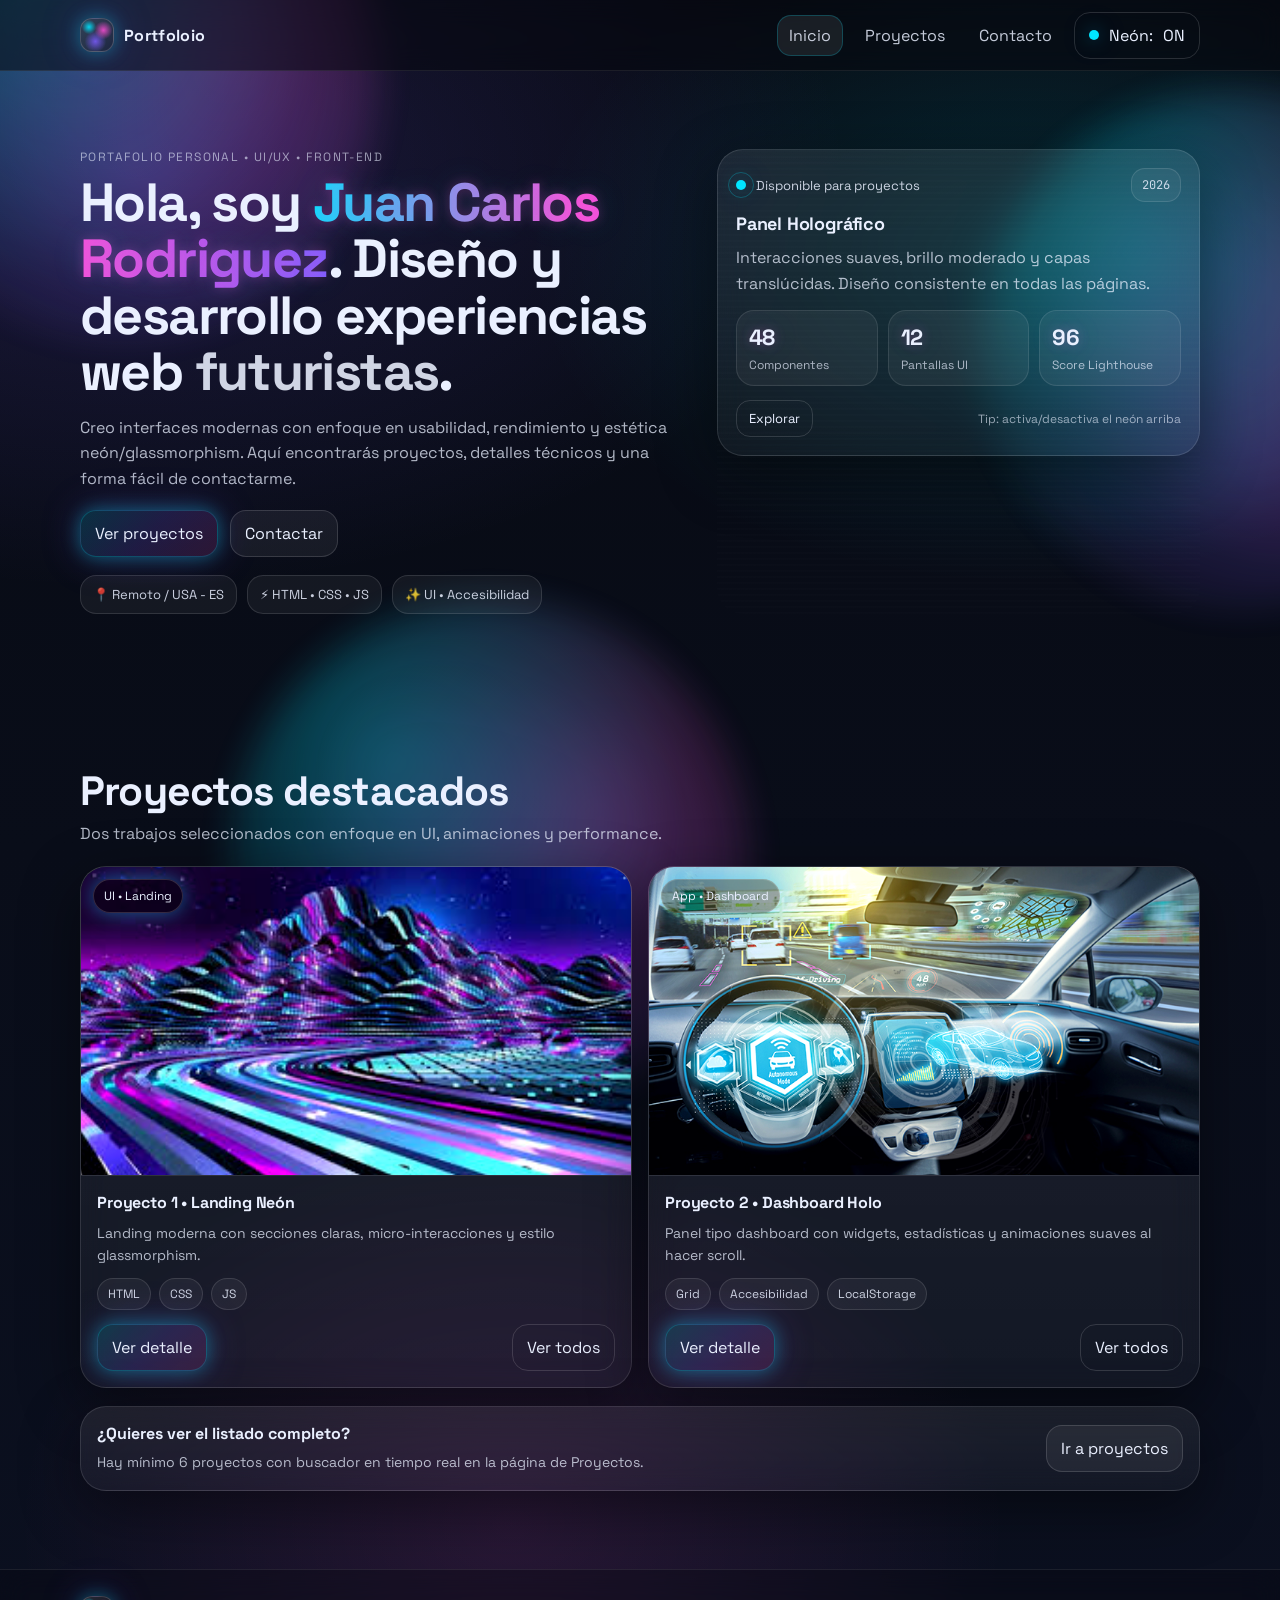
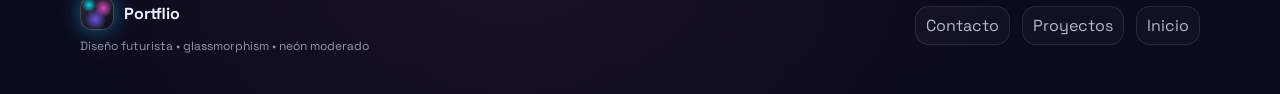
==== index.html @ c90d7684 "Add files via upload" ====
<!doctype html>
<html lang="es">
<head>
  <meta charset="utf-8" />
  <meta name="viewport" content="width=device-width, initial-scale=1" />
  <meta name="description" content="Portafolio personal futurista con estética neón y glassmorphism." />
  <title>Neonfolio • Inicio</title>

  <link rel="stylesheet" href="css/styles.css" />
</head>

<body>
  
  <div class="bg-blobs" aria-hidden="true">
    <span class="blob b1"></span>
    <span class="blob b2"></span>
    <span class="blob b3"></span>
  </div>

  
  <header class="navbar">
    <div class="container">
      <div class="nav-inner">
        <a class="brand" href="index.html" aria-label="Ir al inicio">
          <span class="brand-badge" aria-hidden="true"></span>
          <span class="brand-text">Portfoloio</span>
        </a>

        <button class="nav-toggle" type="button" aria-label="Abrir menú" aria-controls="navMenu" aria-expanded="false">
          <span class="nav-toggle-bar"></span>
          <span class="nav-toggle-bar"></span>
          <span class="nav-toggle-bar"></span>
        </button>

        <nav class="nav" id="navMenu" aria-label="Navegación principal">
          <a class="nav-link is-active" href="index.html">Inicio</a>
          <a class="nav-link" href="projects.html">Proyectos</a>
          <a class="nav-link" href="contact.html">Contacto</a>

          <button class="btn btn-ghost neon-toggle" type="button" data-neon-toggle>
            <span class="dot" aria-hidden="true"></span>
            Neón: <span data-neon-label>ON</span>
          </button>
        </nav>
      </div>
    </div>
  </header>

  <main>
    
    <section class="hero section">
      <div class="container">
        <div class="hero-grid">
          <div class="hero-content">
            <p class="kicker">Portafolio Personal • UI/UX • Front-end</p>
            <h1 class="headline">
              Hola, soy <span class="neon-text">Juan Carlos Rodriguez</span>.
              Diseño y desarrollo experiencias web <span class="soft">futuristas</span>.
            </h1>
            <p class="subhead">
              Creo interfaces modernas con enfoque en usabilidad, rendimiento y estética neón/glassmorphism.
              Aquí encontrarás proyectos, detalles técnicos y una forma fácil de contactarme.
            </p>

            <div class="hero-cta">
              <a class="btn btn-primary" href="projects.html">
                Ver proyectos
                <span class="btn-glow" aria-hidden="true"></span>
              </a>
              <a class="btn btn-secondary" href="contact.html">
                Contactar
              </a>
            </div>

            <ul class="meta-row" aria-label="Datos rápidos">
              <li class="meta-chip">📍 Remoto / USA - ES</li>
              <li class="meta-chip">⚡ HTML • CSS • JS</li>
              <li class="meta-chip">✨ UI • Accesibilidad</li>
            </ul>
          </div>

          <div class="hero-card">
            <div class="glass panel">
              <div class="panel-top">
                <div class="status">
                  <span class="pulse" aria-hidden="true"></span>
                  Disponible para proyectos
                </div>
                <div class="tag">2026</div>
              </div>

              <div class="panel-body">
                <h2 class="panel-title">Panel Holográfico</h2>
                <p class="panel-text">
                  Interacciones suaves, brillo moderado y capas translúcidas.
                  Diseño consistente en todas las páginas.
                </p>

                <div class="stats">
                  <div class="stat">
                    <div class="stat-num" data-counter="48">0</div>
                    <div class="stat-label">Componentes</div>
                  </div>
                  <div class="stat">
                    <div class="stat-num" data-counter="12">0</div>
                    <div class="stat-label">Pantallas UI</div>
                  </div>
                  <div class="stat">
                    <div class="stat-num" data-counter="96">0</div>
                    <div class="stat-label">Score Lighthouse</div>
                  </div>
                </div>
              </div>

              <div class="panel-footer">
                <a class="btn btn-small btn-ghost" href="projects.html">Explorar</a>
                <span class="hint">Tip: activa/desactiva el neón arriba</span>
              </div>
            </div>

            <div class="scanline" aria-hidden="true"></div>
          </div>
        </div>
      </div>
    </section>

    
    <section class="section">
      <div class="container">
        <div class="section-head">
          <h2 class="section-title">Proyectos destacados</h2>
          <p class="section-subtitle">Dos trabajos seleccionados con enfoque en UI, animaciones y performance.</p>
        </div>

        <div class="grid grid-2">
          <article class="card glass">
            <div class="card-media">
              <img src="images/proyect1.jpeg" alt="Vista previa del Proyecto 1 (placeholder)" loading="lazy" />
              <span class="chip">UI • Landing</span>
            </div>

            <div class="card-body">
              <h3 class="card-title">Proyecto 1 • Landing Neón</h3>
              <p class="card-text">
                Landing moderna con secciones claras, micro-interacciones y estilo glassmorphism.
              </p>

              <ul class="pill-row" aria-label="Tecnologías del proyecto 1">
                <li class="pill">HTML</li>
                <li class="pill">CSS</li>
                <li class="pill">JS</li>
              </ul>

              <div class="card-actions">
                <a class="btn btn-primary" href="project1.html">
                  Ver detalle
                  <span class="btn-glow" aria-hidden="true"></span>
                </a>
                <a class="btn btn-ghost" href="projects.html">Ver todos</a>
              </div>
            </div>
          </article>

          <article class="card glass">
            <div class="card-media">
              <img src="images/proyecto2.jpg" alt="Vista previa del Proyecto 2 (placeholder)" loading="lazy" />
              <span class="chip">App • Dashboard</span>
            </div>

            <div class="card-body">
              <h3 class="card-title">Proyecto 2 • Dashboard Holo</h3>
              <p class="card-text">
                Panel tipo dashboard con widgets, estadísticas y animaciones suaves al hacer scroll.
              </p>

              <ul class="pill-row" aria-label="Tecnologías del proyecto 2">
                <li class="pill">Grid</li>
                <li class="pill">Accesibilidad</li>
                <li class="pill">LocalStorage</li>
              </ul>

              <div class="card-actions">
                <a class="btn btn-primary" href="project2.html">
                  Ver detalle
                  <span class="btn-glow" aria-hidden="true"></span>
                </a>
                <a class="btn btn-ghost" href="projects.html">Ver todos</a>
              </div>
            </div>
          </article>
        </div>

        <div class="callout glass">
          <div class="callout-left">
            <h3 class="callout-title">¿Quieres ver el listado completo?</h3>
            <p class="callout-text">Hay mínimo 6 proyectos con buscador en tiempo real en la página de Proyectos.</p>
          </div>
          <div class="callout-right">
            <a class="btn btn-secondary" href="projects.html">Ir a proyectos</a>
          </div>
        </div>
      </div>
    </section>
  </main>

  <!-- Footer -->
  <footer class="footer">
    <div class="container footer-inner">
      <div class="footer-left">
        <div class="brand-mini">
          <span class="brand-badge" aria-hidden="true"></span>
          <span>Portflio</span>
        </div>
        <p class="footer-note">Diseño futurista • glassmorphism • neón moderado</p>
      </div>

      <div class="footer-right">
        <a class="footer-link" href="contact.html">Contacto</a>
        <a class="footer-link" href="projects.html">Proyectos</a>
        <a class="footer-link" href="index.html">Inicio</a>
      </div>
    </div>
  </footer>

  <script src="js/app.js"></script>
</body>
</html>
---- css/styles.css ----
@import url('https://fonts.googleapis.com/css2?family=Space+Grotesk:wght@400;500;600;700&family=JetBrains+Mono:wght@400;600&display=swap');

:root{
  --bg0:#070A12;
  --bg1:#0B1020;
  --card:rgba(255,255,255,.07);
  --card2:rgba(255,255,255,.05);
  --stroke:rgba(255,255,255,.12);
  --text:#EAF0FF;
  --muted:rgba(234,240,255,.75);
  --muted2:rgba(234,240,255,.6);
  --shadow:0 18px 60px rgba(0,0,0,.45);
  --radius:18px;
  --radius2:26px;
  --container:1120px;

  --accent:#7C5CFF;
  --accent2:#00E5FF;
  --accent3:#FF4FD8;

  --glow:0 0 18px rgba(0,229,255,.35), 0 0 40px rgba(124,92,255,.25);
  --glow2:0 0 12px rgba(255,79,216,.28), 0 0 32px rgba(0,229,255,.18);

  --focus:0 0 0 3px rgba(0,229,255,.25);
  --speed:.22s;
  --speed2:.45s;
}

:root[data-neon="off"]{
  --accent:#5B6BFF;
  --accent2:#A7B2FF;
  --accent3:#9AA5FF;
  --glow:none;
  --glow2:none;
  --focus:0 0 0 3px rgba(167,178,255,.22);
}

*,
*::before,
*::after{box-sizing:border-box}

html{scroll-behavior:smooth}

body{
  margin:0;
  font-family:"Space Grotesk",system-ui,-apple-system,Segoe UI,Roboto,Ubuntu,Arial,sans-serif;
  color:var(--text);
  background:
    radial-gradient(1200px 700px at 10% 10%, rgba(124,92,255,.18), transparent 60%),
    radial-gradient(900px 600px at 80% 15%, rgba(0,229,255,.14), transparent 55%),
    radial-gradient(900px 700px at 40% 90%, rgba(255,79,216,.12), transparent 55%),
    linear-gradient(180deg, var(--bg0), var(--bg1));
  min-height:100vh;
  overflow-x:hidden;
}

img{max-width:100%;height:auto;display:block}

a{color:inherit;text-decoration:none}

button,input,select,textarea{font:inherit;color:inherit}

.container{
  width:min(var(--container), calc(100% - 40px));
  margin:0 auto;
}

.section{padding:78px 0}

.section-head{
  display:flex;
  flex-direction:column;
  gap:10px;
  margin-bottom:22px;
}

.section-title{
  font-size:clamp(28px, 3.2vw, 44px);
  line-height:1.05;
  letter-spacing:-.02em;
  margin:0;
}

.section-subtitle{
  margin:0;
  color:var(--muted);
  max-width:70ch;
}

.kicker{
  margin:0 0 10px;
  color:var(--muted2);
  letter-spacing:.12em;
  text-transform:uppercase;
  font-size:12px;
}

.headline{
  margin:0;
  font-size:clamp(34px, 4.2vw, 56px);
  line-height:1.05;
  letter-spacing:-.03em;
}

.subhead{
  margin:14px 0 0;
  color:var(--muted);
  max-width:70ch;
  font-size:16px;
  line-height:1.6;
}

.soft{color:rgba(234,240,255,.88)}

.neon-text{
  background:linear-gradient(90deg, var(--accent2), var(--accent3), var(--accent));
  -webkit-background-clip:text;
  background-clip:text;
  color:transparent;
  text-shadow:var(--glow2);
}

.glass{
  background:linear-gradient(180deg, rgba(255,255,255,.08), rgba(255,255,255,.04));
  border:1px solid var(--stroke);
  border-radius:var(--radius2);
  backdrop-filter: blur(14px);
  -webkit-backdrop-filter: blur(14px);
  box-shadow: var(--shadow);
}

.card{
  overflow:hidden;
  transition:transform var(--speed2) ease, border-color var(--speed) ease, box-shadow var(--speed2) ease;
}

.card:hover{
  transform: translateY(-4px);
  border-color: rgba(0,229,255,.28);
  box-shadow: 0 22px 70px rgba(0,0,0,.55);
}

.navbar{
  position:sticky;
  top:0;
  z-index:50;
  backdrop-filter: blur(14px);
  -webkit-backdrop-filter: blur(14px);
  background:rgba(6,8,16,.55);
  border-bottom:1px solid rgba(255,255,255,.08);
}

.nav-inner{
  display:flex;
  align-items:center;
  justify-content:space-between;
  gap:14px;
  min-height:70px;
}

.brand{
  display:flex;
  align-items:center;
  gap:10px;
  font-weight:700;
  letter-spacing:.02em;
}

.brand-text{font-size:16px}

.brand-badge{
  width:34px;
  height:34px;
  border-radius:12px;
  background:
    radial-gradient(12px 12px at 25% 25%, rgba(0,229,255,.9), transparent 60%),
    radial-gradient(14px 14px at 70% 35%, rgba(255,79,216,.85), transparent 65%),
    radial-gradient(18px 18px at 45% 70%, rgba(124,92,255,.85), transparent 60%),
    linear-gradient(135deg, rgba(255,255,255,.12), rgba(255,255,255,.02));
  border:1px solid rgba(255,255,255,.18);
  box-shadow: var(--glow);
}

.nav{
  display:flex;
  align-items:center;
  gap:10px;
}

.nav-link{
  padding:10px 12px;
  border-radius:14px;
  color:rgba(234,240,255,.84);
  transition:background var(--speed) ease, color var(--speed) ease, box-shadow var(--speed) ease;
}

.nav-link:hover{
  background:rgba(255,255,255,.06);
  color:var(--text);
}

.nav-link.is-active{
  background:rgba(255,255,255,.08);
  box-shadow: inset 0 0 0 1px rgba(0,229,255,.22);
}

.nav-toggle{
  display:none;
  width:44px;
  height:44px;
  border-radius:14px;
  border:1px solid rgba(255,255,255,.12);
  background:rgba(255,255,255,.05);
  cursor:pointer;
}

.nav-toggle-bar{
  display:block;
  width:18px;
  height:2px;
  margin:4px auto;
  background:rgba(234,240,255,.9);
  border-radius:2px;
}

.btn{
  position:relative;
  display:inline-flex;
  align-items:center;
  justify-content:center;
  gap:10px;
  padding:12px 14px;
  border-radius:16px;
  border:1px solid rgba(255,255,255,.14);
  cursor:pointer;
  user-select:none;
  transition:transform var(--speed) ease, background var(--speed) ease, border-color var(--speed) ease, box-shadow var(--speed2) ease, opacity var(--speed) ease;
  white-space:nowrap;
}

.btn:active{transform:translateY(1px)}

.btn-primary{
  background:linear-gradient(135deg, rgba(0,229,255,.16), rgba(124,92,255,.18), rgba(255,79,216,.14));
  border-color: rgba(0,229,255,.22);
  box-shadow: var(--glow);
}

.btn-primary:hover{
  border-color: rgba(0,229,255,.35);
  box-shadow: 0 0 0 1px rgba(0,229,255,.12), 0 22px 70px rgba(0,0,0,.55);
}

.btn-secondary{
  background:rgba(255,255,255,.06);
  border-color: rgba(255,255,255,.14);
}

.btn-secondary:hover{
  background:rgba(255,255,255,.08);
  border-color: rgba(255,255,255,.18);
}

.btn-ghost{
  background:transparent;
  border-color: rgba(255,255,255,.14);
}

.btn-ghost:hover{
  background:rgba(255,255,255,.06);
  border-color: rgba(0,229,255,.22);
}

.btn-small{
  padding:9px 12px;
  border-radius:14px;
  font-size:13px;
}

.btn-glow{
  position:absolute;
  inset:-2px;
  border-radius:18px;
  pointer-events:none;
  opacity:.0;
  transition:opacity var(--speed2) ease;
  box-shadow: var(--glow2);
}

.btn-primary:hover .btn-glow{opacity:1}

.neon-toggle{
  display:inline-flex;
  align-items:center;
  gap:10px;
}

.neon-toggle .dot{
  width:10px;
  height:10px;
  border-radius:50%;
  background:var(--accent2);
  box-shadow: var(--glow);
}

.bg-blobs{
  position:fixed;
  inset:0;
  pointer-events:none;
  z-index:-1;
  filter: blur(18px);
  opacity:.9;
}

.blob{
  position:absolute;
  width:520px;
  height:520px;
  border-radius:50%;
  background: radial-gradient(circle at 30% 30%, rgba(0,229,255,.35), transparent 60%),
              radial-gradient(circle at 70% 40%, rgba(255,79,216,.28), transparent 62%),
              radial-gradient(circle at 55% 70%, rgba(124,92,255,.25), transparent 62%);
  mix-blend-mode:screen;
  animation: floaty 10s ease-in-out infinite;
}

.blob.b1{top:-180px;left:-140px;animation-duration:12s}
.blob.b2{top:10%;right:-220px;animation-duration:14s}
.blob.b3{bottom:-220px;left:18%;animation-duration:16s}

@keyframes floaty{
  0%,100%{transform:translate3d(0,0,0) scale(1)}
  50%{transform:translate3d(0,-18px,0) scale(1.02)}
}

.hero-grid{
  display:grid;
  grid-template-columns: 1.12fr .88fr;
  gap:22px;
  align-items:stretch;
}

.hero-cta{
  display:flex;
  gap:12px;
  margin-top:18px;
  flex-wrap:wrap;
}

.meta-row{
  list-style:none;
  display:flex;
  gap:10px;
  flex-wrap:wrap;
  padding:0;
  margin:18px 0 0;
}

.meta-chip{
  padding:10px 12px;
  border-radius:16px;
  background:rgba(255,255,255,.05);
  border:1px solid rgba(255,255,255,.12);
  color:rgba(234,240,255,.85);
  font-size:13px;
}

.hero-card{position:relative}

.panel{
  padding:18px;
  border-radius:var(--radius2);
}

.panel-top{
  display:flex;
  align-items:center;
  justify-content:space-between;
  gap:10px;
  margin-bottom:10px;
}

.status{
  display:inline-flex;
  align-items:center;
  gap:10px;
  color:rgba(234,240,255,.86);
  font-size:13px;
}

.pulse{
  width:10px;
  height:10px;
  border-radius:50%;
  background:var(--accent2);
  box-shadow: var(--glow);
  position:relative;
}

.pulse::after{
  content:"";
  position:absolute;
  inset:-8px;
  border-radius:50%;
  border:1px solid rgba(0,229,255,.26);
  animation:pulse 1.6s ease-out infinite;
}

@keyframes pulse{
  0%{transform:scale(.6);opacity:.55}
  100%{transform:scale(1.35);opacity:0}
}

.tag{
  font-family:"JetBrains Mono", ui-monospace, SFMono-Regular, Menlo, Monaco, Consolas, "Liberation Mono", monospace;
  font-size:12px;
  color:rgba(234,240,255,.85);
  padding:8px 10px;
  border-radius:14px;
  background:rgba(255,255,255,.05);
  border:1px solid rgba(255,255,255,.12);
}

.panel-title{
  margin:0;
  font-size:18px;
  letter-spacing:-.01em;
}

.panel-subtitle{
  margin:16px 0 8px;
  font-size:14px;
  color:rgba(234,240,255,.9);
}

.panel-text{
  margin:10px 0 0;
  color:var(--muted);
  line-height:1.6;
}

.stats{
  margin-top:14px;
  display:grid;
  grid-template-columns:repeat(3,1fr);
  gap:10px;
}

.stat{
  padding:12px;
  border-radius:18px;
  background:rgba(255,255,255,.05);
  border:1px solid rgba(255,255,255,.1);
}

.stat-num{
  font-size:22px;
  font-weight:700;
  letter-spacing:-.02em;
  text-shadow:var(--glow2);
}

.stat-label{
  margin-top:6px;
  font-size:12px;
  color:rgba(234,240,255,.7);
}

.panel-footer{
  display:flex;
  align-items:center;
  justify-content:space-between;
  gap:10px;
  margin-top:14px;
}

.hint{
  font-size:12px;
  color:rgba(234,240,255,.62);
}

.scanline{
  position:absolute;
  inset:0;
  border-radius:var(--radius2);
  pointer-events:none;
  overflow:hidden;
}

.scanline::before{
  content:"";
  position:absolute;
  inset:-40%;
  background:repeating-linear-gradient(
    180deg,
    rgba(255,255,255,.03) 0px,
    rgba(255,255,255,.03) 2px,
    transparent 2px,
    transparent 6px
  );
  transform:translateY(-20%);
  animation:scan 7.5s linear infinite;
  opacity:.35;
}

@keyframes scan{
  0%{transform:translateY(-30%)}
  100%{transform:translateY(30%)}
}

.grid{display:grid;gap:16px}
.grid-2{grid-template-columns:repeat(2,1fr)}
.grid-3{grid-template-columns:repeat(3,1fr)}

.card-media{
  position:relative;
  aspect-ratio: 16 / 9;
  overflow:hidden;
  border-bottom:1px solid rgba(255,255,255,.1);
}

.card-media img{
  width:100%;
  height:100%;
  object-fit:cover;
  filter:saturate(1.05) contrast(1.05);
  transform:scale(1.02);
}

.chip{
  position:absolute;
  left:12px;
  top:12px;
  padding:8px 10px;
  border-radius:999px;
  font-size:12px;
  background:rgba(0,0,0,.35);
  border:1px solid rgba(255,255,255,.16);
  box-shadow: var(--glow);
}

.card-body{padding:16px}

.card-title{
  margin:0;
  font-size:16px;
  letter-spacing:-.01em;
}

.card-text{
  margin:10px 0 0;
  color:var(--muted);
  line-height:1.55;
  font-size:14px;
}

.pill-row{
  list-style:none;
  display:flex;
  gap:8px;
  flex-wrap:wrap;
  padding:0;
  margin:12px 0 0;
}

.pill{
  padding:7px 10px;
  border-radius:999px;
  font-size:12px;
  background:rgba(255,255,255,.05);
  border:1px solid rgba(255,255,255,.12);
  color:rgba(234,240,255,.86);
}

.card-actions{
  display:flex;
  align-items:center;
  justify-content:space-between;
  gap:12px;
  margin-top:14px;
}

.mini{
  font-size:12px;
  color:rgba(234,240,255,.62);
  white-space:nowrap;
}

.callout{
  margin-top:18px;
  padding:16px;
  display:flex;
  align-items:center;
  justify-content:space-between;
  gap:14px;
}

.callout-title{margin:0;font-size:16px}
.callout-text{margin:8px 0 0;color:var(--muted);font-size:14px;line-height:1.55}

.section-actions{margin-top:18px}

.tools{
  padding:16px;
  margin-bottom:16px;
}

.tools-row{
  display:flex;
  align-items:end;
  justify-content:space-between;
  gap:14px;
  flex-wrap:wrap;
}

.tools-meta{
  display:flex;
  gap:10px;
  align-items:center;
}

.count{color:rgba(234,240,255,.8);font-size:13px}

.hint-row{
  display:flex;
  align-items:center;
  justify-content:space-between;
  gap:10px;
  margin-top:10px;
}

.field{
  display:flex;
  flex-direction:column;
  gap:8px;
  min-width: 260px;
}

.field-full{grid-column:1 / -1;min-width: 100%}

.field-label{
  font-size:12px;
  color:rgba(234,240,255,.7);
  letter-spacing:.08em;
  text-transform:uppercase;
}

.input{
  width:100%;
  border-radius:16px;
  border:1px solid rgba(255,255,255,.14);
  background:rgba(255,255,255,.05);
  padding:12px 12px;
  outline:none;
  transition:border-color var(--speed) ease, box-shadow var(--speed) ease, background var(--speed) ease;
}

.input:focus{
  border-color: rgba(0,229,255,.34);
  box-shadow: var(--focus);
  background:rgba(255,255,255,.06);
}

textarea.input{resize:vertical;min-height:140px}

.field-msg{
  min-height:16px;
  font-size:12px;
  color:rgba(234,240,255,.62);
}

.input.is-invalid{border-color: rgba(255,79,216,.55); box-shadow: 0 0 0 3px rgba(255,79,216,.14)}
.input.is-valid{border-color: rgba(0,229,255,.45); box-shadow: 0 0 0 3px rgba(0,229,255,.12)}

.checkbox-field{
  flex-direction:row;
  align-items:center;
  gap:10px;
  padding:10px 12px;
  border-radius:16px;
  border:1px solid rgba(255,255,255,.12);
  background:rgba(255,255,255,.04);
}

.checkbox-field input{accent-color: var(--accent2)}

.contact-form{padding:18px}

.form-grid{
  display:grid;
  grid-template-columns:repeat(2,1fr);
  gap:14px;
}

.form-actions{
  display:flex;
  align-items:center;
  justify-content:space-between;
  gap:12px;
  margin-top:14px;
  flex-wrap:wrap;
}

.form-status{
  margin:0;
  font-size:13px;
  color:rgba(234,240,255,.78);
}

.form-status.ok{color:rgba(0,229,255,.9); text-shadow: var(--glow2)}
.form-status.bad{color:rgba(255,79,216,.9); text-shadow: 0 0 16px rgba(255,79,216,.25)}

.project-layout{
  display:grid;
  grid-template-columns: .95fr 1.05fr;
  gap:16px;
  align-items:start;
}

.project-info{padding:18px;border-radius:var(--radius2)}

.project-gallery{
  display:grid;
  grid-template-columns:repeat(2,1fr);
  gap:14px;
}

.project-gallery .card{padding:10px}
.project-gallery img{border-radius:18px}

.footer{
  padding:26px 0 40px;
  border-top:1px solid rgba(255,255,255,.08);
  background:rgba(6,8,16,.35);
  backdrop-filter: blur(14px);
  -webkit-backdrop-filter: blur(14px);
}

.footer-inner{
  display:flex;
  align-items:center;
  justify-content:space-between;
  gap:14px;
  flex-wrap:wrap;
}

.brand-mini{
  display:flex;
  align-items:center;
  gap:10px;
  font-weight:700;
}

.footer-note{
  margin:8px 0 0;
  color:rgba(234,240,255,.6);
  font-size:12px;
}

.footer-right{
  display:flex;
  gap:12px;
  flex-wrap:wrap;
}

.footer-link{
  color:rgba(234,240,255,.75);
  padding:8px 10px;
  border-radius:14px;
  border:1px solid rgba(255,255,255,.10);
  background:rgba(255,255,255,.03);
  transition: var(--speed) ease, border-color var(--speed) ease;
}

.footer-link:hover{
  background:rgba(255,255,255,.06);
  border-color: rgba(0,229,255,.2);
}

@media (max-width: 980px){
  .hero-grid{grid-template-columns:1fr;gap:16px}
  .project-layout{grid-template-columns:1fr}
  .grid-3{grid-template-columns:repeat(2,1fr)}
  .stats{grid-template-columns:repeat(3,1fr)}
}

@media (max-width: 720px){
  .section{padding:64px 0}
  .nav-toggle{display:inline-flex;align-items:center;justify-content:center}
  .nav{gap:8px}
  .grid-2{grid-template-columns:1fr}
  .grid-3{grid-template-columns:1fr}
  .form-grid{grid-template-columns:1fr}
  .field{min-width: 100%}
  .card-actions{flex-direction:column;align-items:stretch}
  .callout{flex-direction:column;align-items:stretch}
  .panel-footer{flex-direction:column;align-items:stretch}
}

@media (prefers-reduced-motion: reduce){
  *{animation:none !important;transition:none !important;scroll-behavior:auto !important}
}
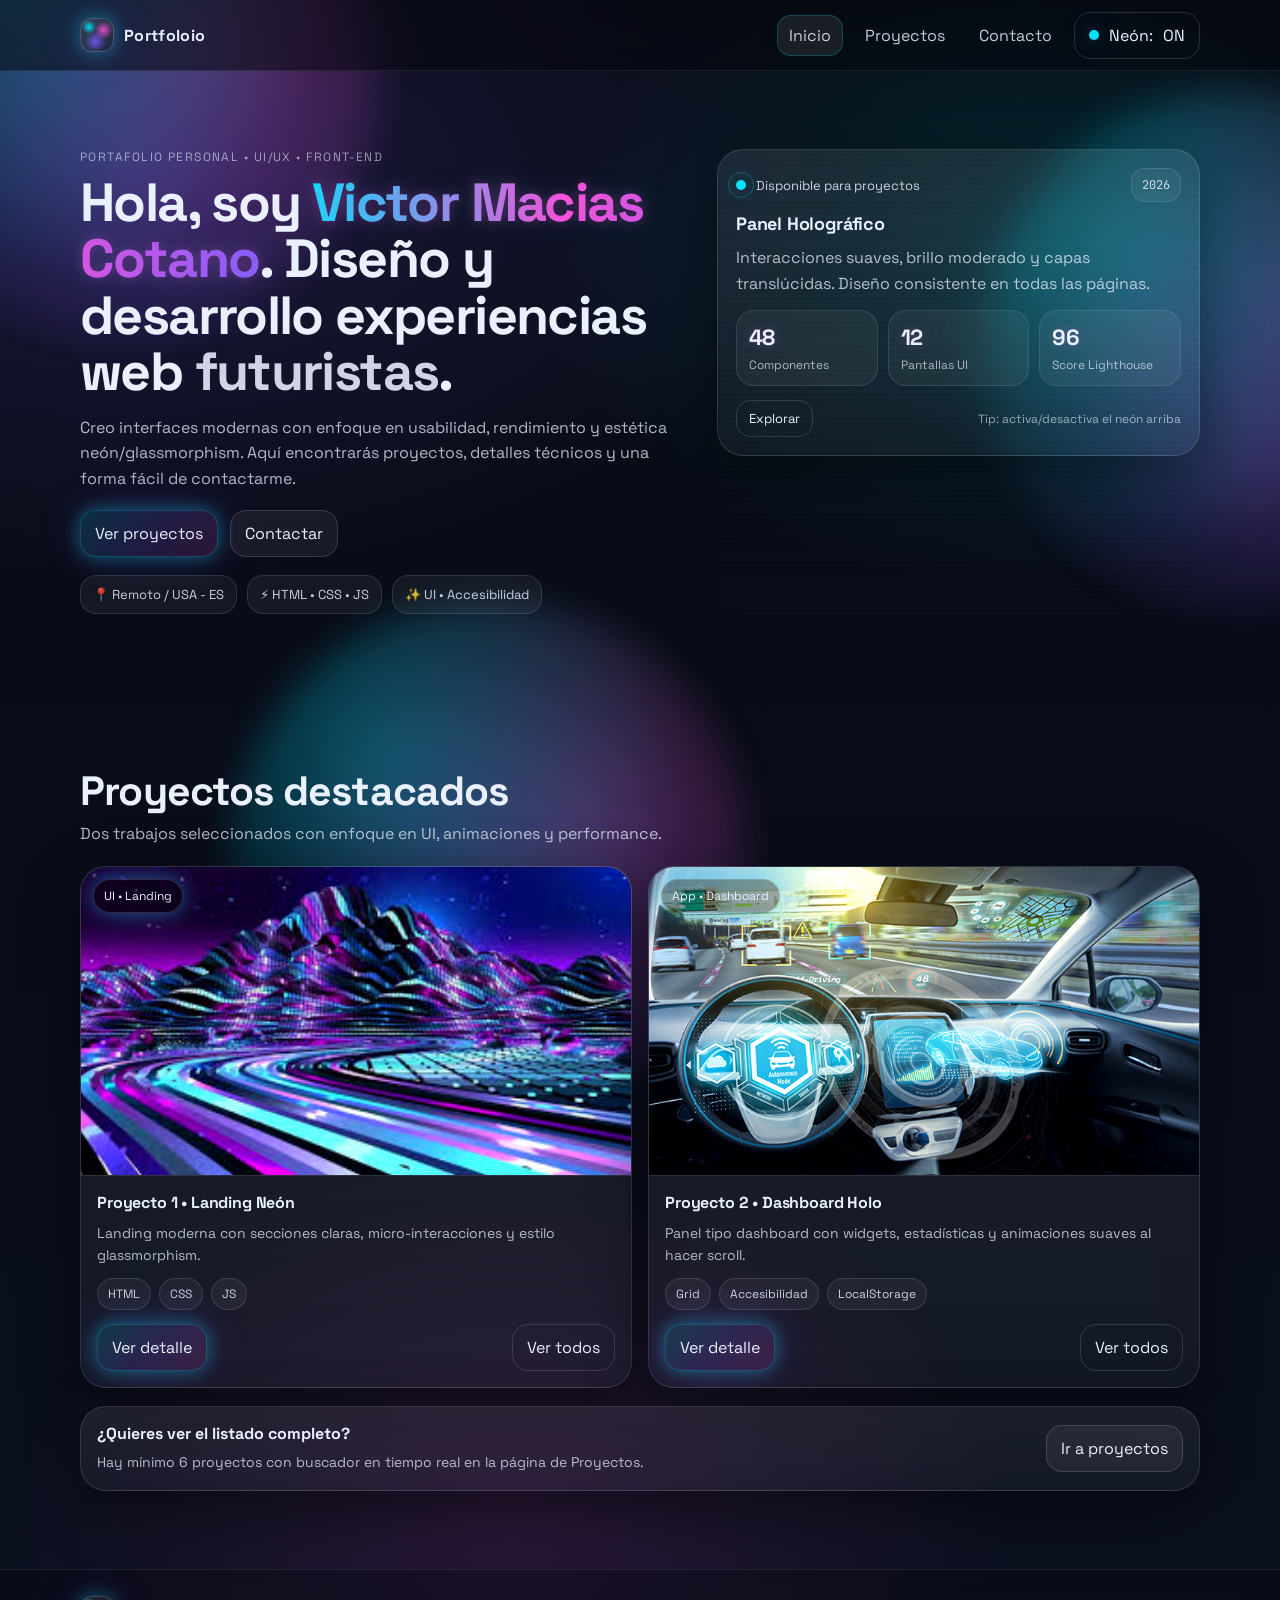
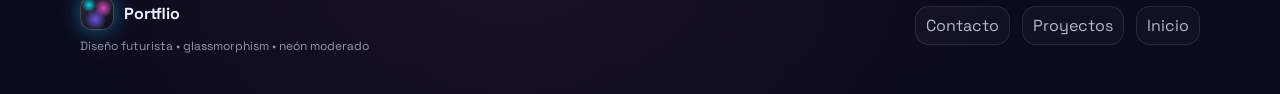
==== commit 5db4cb9a: "Victor index.html" ====
--- a/index.html
+++ b/index.html
@@ -55,7 +55,7 @@
           <div class="hero-content">
             <p class="kicker">Portafolio Personal • UI/UX • Front-end</p>
             <h1 class="headline">
-              Hola, soy <span class="neon-text">Juan Carlos Rodriguez</span>.
+              Hola, soy <span class="neon-text">Victor Macias Cotano</span>.
               Diseño y desarrollo experiencias web <span class="soft">futuristas</span>.
             </h1>
             <p class="subhead">
@@ -225,4 +225,4 @@
 
   <script src="js/app.js"></script>
 </body>
-</html>+</html>
